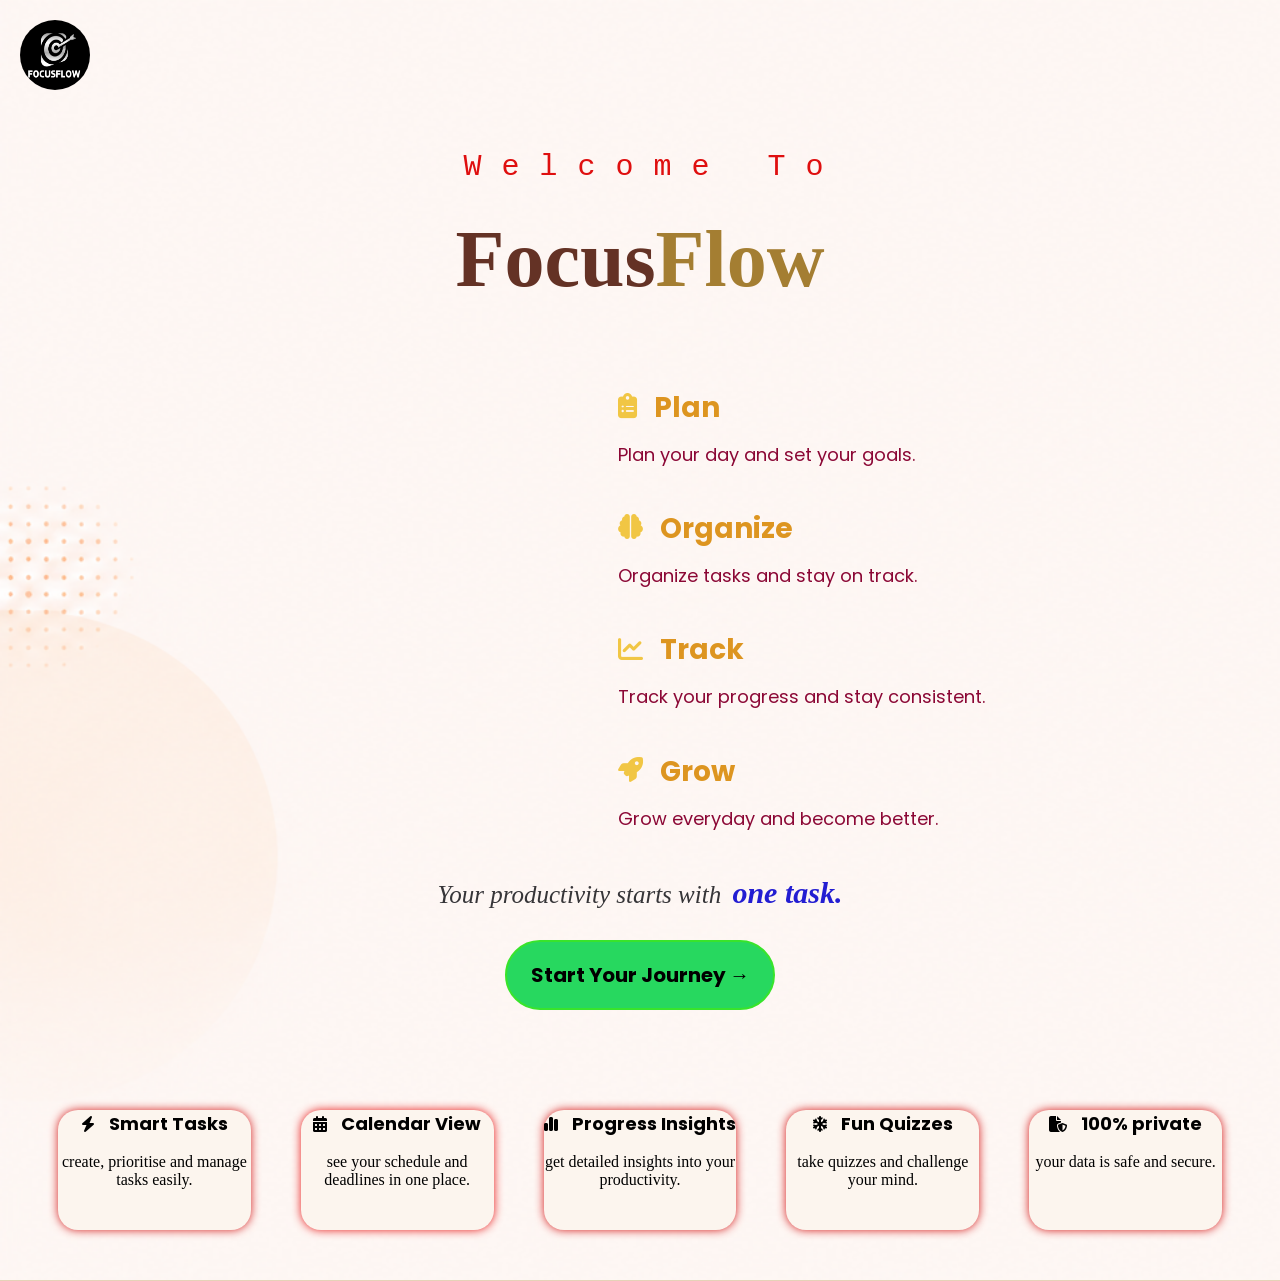
==== index.html @ d7b63100 "initial commit" ====
<!DOCTYPE html>
<html lang="en">
<head>
    <title>FocusFlow</title>
    <link rel="stylesheet" href="style.css">
    <link rel="stylesheet"
          href="https://cdnjs.cloudflare.com/ajax/libs/font-awesome/6.7.2/css/all.min.css">
    <link rel="preconnect" href="https://fonts.googleapis.com">
<link rel="preconnect" href="https://fonts.gstatic.com" crossorigin>
<link href="https://fonts.googleapis.com/css2?family=Poppins:wght@300;400;500;600;700&display=swap" rel="stylesheet">
</head>
<body>
<header class="hero">

    <div class="logo">
        <img src="logo.png" alt="FocusFlow Logo">
    </div>

    <div class="content">

        <p id="welcome">
            Welcome To
        </p>

        <h1 id="title">
            Focus<span class="span">Flow</span>
        </h1>

    </div>

</header>


 <section class="journey">

    <div class="step">
        <div class="icon">
            <i class="fa-solid fa-clipboard-list"></i>
        <h3>Plan</h3>
        </div>
        <p>Plan your day and set your goals.</p>

    </div>

    <div class="step">
        <div class="icon">
            <i class="fa-solid fa-brain"></i>
            <h3>Organize</h3>
        </div>

        <p>Organize tasks and stay on track.</p>

    </div>

    <div class="step">
        <div class="icon">
            <i class="fa-solid fa-chart-line"></i>
            <h3>Track</h3>
        </div>
        
        <p>Track your progress and stay consistent.</p>

    </div>

    <div class="step">
        <div class="icon">
            <i class="fa-solid fa-rocket"></i>
            <h3>Grow</h3>
        </div>

        <p>Grow everyday and become better.</p>

    </div>

</section>
      
<p class="quote">
    Your productivity starts with <span>one task.</span> 
</p>

<button id="start">
    Start Your Journey <span class="arrow">&rarr;</span>
</button>

</body>

<section class="cards">

    <div id="card1">
        <i class="fa-solid fa-bolt"></i>
        <p1>Smart  Tasks</p1>
        <p> create, prioritise and manage tasks easily.</p>

    </div>

    <div id="card2">
        <i class="fa-solid fa-calendar-days"></i>
        <p1>Calendar  View</p1>
        <p> see your schedule and deadlines in one place.</p>

    </div>

    <div id="card3">
        <i class="fa-solid fa-chart-simple"></i>
        <p1>Progress Insights</p1>
        <p> get detailed insights into your productivity.</p>

    </div>

    <div id="card4">
        <i class="fa-solid fa-snowflake"></i>
        <p1>Fun Quizzes</p1>
        <p> take quizzes and challenge your mind.</p>

    </div>

    <div id="card5">
        <i class="fa-solid fa-file-shield"></i>
        <p1>100% private</p1>
        <p> your data is safe and secure.</p>

    </div>

</section>
---- style.css ----
body{
    text-align: center;
    background-color: rgb(229, 210, 183);
    background-image: url("background.png");
    background-size: cover;
}

.logo{
    position: absolute;
    left: 20px;
    top: 20px;
}

.logo img{
    width: 70px;
    height: 70px;
    border-radius: 55%; 
}

#welcome{
    font-size: 30px;
    color: rgb(223, 15, 15);
    margin-top: 150px;
    margin-left:27px;
    font-family:monospace;
    letter-spacing: 20px;
}

#title{
    font-size: 80px;
    color: #643225;
    margin-top: 20px;
    
}

.span{
    color: #a47e32;
}

.journey{
    width: 400px;
    margin: 30px 610px;
    text-align: left;
    font-family:'poppins', 'outfit', 'plus-jakarta-sans', 'sans-serif' , 'Georgia,Verdana' , "Segoe UI";
}

.step h3{
    font-size: 28px;
    margin-bottom: 1px;
    color:#dd9520;
}

.step p{
    font-size: 18px;
    line-height: 0.8;
    color:#8b0735
}

.icon{
    display: flex;
    align-items: center;
    gap: 17px;
}

.icon i{
    font-size: 25px;
    color:#f1c644;
    margin-top:25px;
    
}

.quote{
    font-size: 25px;
    font-style: italic;
    margin-top: 50px;
    margin-bottom: 30px;
    color: rgb(54, 53, 56);
}
.quote span{
    color: #231dd2;
    font-weight: bold;
    font-size: 30px;
    margin-left: 5px;
}
   
#start{
    background-color: #27d85f;
    border:2px solid #38e42b; 
    border-radius: 50px;
    width:270px;
    height: 70px;
    font-size: 20px;
    font-weight: bold;
    font-family:'Times, serif',"Segoe UI" , 'poppins', 'outfit', 'plus-jakarta-sans', 'sans-serif' , 'Georgia,Verdana';
}
#start:hover{
    background-color: rgb(233, 168, 83); 
    transition: 0.6s;
    transform: scale(1.05);
    box-shadow: 0px 0px 10px #e09238;
    border: 2px solid #e09238;
}

/* #start{
    background-color: #27d85f;
    border: 2px solid #38e42b;
    border-radius: 30px;
    width: 230px;
    transition: background-color 0.6s ease, box-shadow 0.6s ease;
}

#start:hover{
    background-color: rgb(47, 232, 106);
    box-shadow: 0px 0px 10px #38e42b;
}

.arrow{
    display: inline-block;
    transition: transform 0.3s ease;
}

#start:hover .arrow{
    transform: translateX(8px);
} */

.cards{
    display: flex;
    margin-right:50px;
    margin-top: 100px;
    margin-bottom: 50px;
}

#card1{
    width: 350px;
    height: 120px;
    background-color: rgb(252, 245, 238);
    border-radius: 20px;
    margin-left: 50px;
    box-shadow: 0px 0px 10px #d62121;
}
#card1:hover{
    transform: scale(1.05);
    transition: 0.5s;
    background-color: rgb(182, 253, 232);
    BOX-shadow: 0px 0px 10px #1ad6a1;
}

#card2{
    width: 350px;
    height: 120px;
    background-color: rgb(252, 245, 238);
    border-radius: 20px;
    margin-left: 50px;
    margin-right:auto;
    box-shadow: 0px 0px 10px #e91c1c;
}
#card2:hover{
    transform: scale(1.05);
    transition: 0.5s;
    background-color: rgb(178, 251, 213);
    box-shadow: 0px 0px 10px #43f097;
}   

#card3{
    width: 350px;
    height: 120px;
    background-color: rgb(252, 245, 238);
    border-radius: 20px;
    margin-left: 50px;
    margin-right:auto;
    box-shadow: 0px 0px 10px #d61a1a;
}
#card3:hover{
    transform: scale(1.05);
    transition: 0.5s;
    background-color: rgb(165, 244, 169);
    box-shadow: 0px 0px 10px #1ad61a;
}

#card4{
    width: 350px;
    height: 120px;
    background-color: rgb(252, 245, 238);
    border-radius: 20px;
    margin-left: 50px;
    margin-right:auto;
    box-shadow: 0px 0px 10px #d61a1a;
}
#card4:hover{
    transform: scale(1.05);
    transition: 0.5s;
    background-color: rgba(229, 210, 245, 0.901);
    box-shadow: 0px 0px 10px #c31ee0;
}

#card5{
    width: 350px;
    height: 120px;
    background-color: rgb(252, 245, 238);
    border-radius: 20px;
    margin-left: 50px;
    margin-right:auto;
    box-shadow: 0px 0px 10px #d61a1a;
}
#card5:hover{
    transform: scale(1.05);
    transition: 0.5s;
    background-color: rgb(184, 217, 240);
    box-shadow: 0px 0px 10px #1a7ed6;
}

p1{
    font-size: 18px;
    font-weight: bold;
    font-family: 'poppins', 'outfit', 'plus-jakarta-sans', 'sans-serif' , 'Georgia,Verdana' , "Segoe UI";
    margin-top: 70px;
    margin-left: 10px;
}
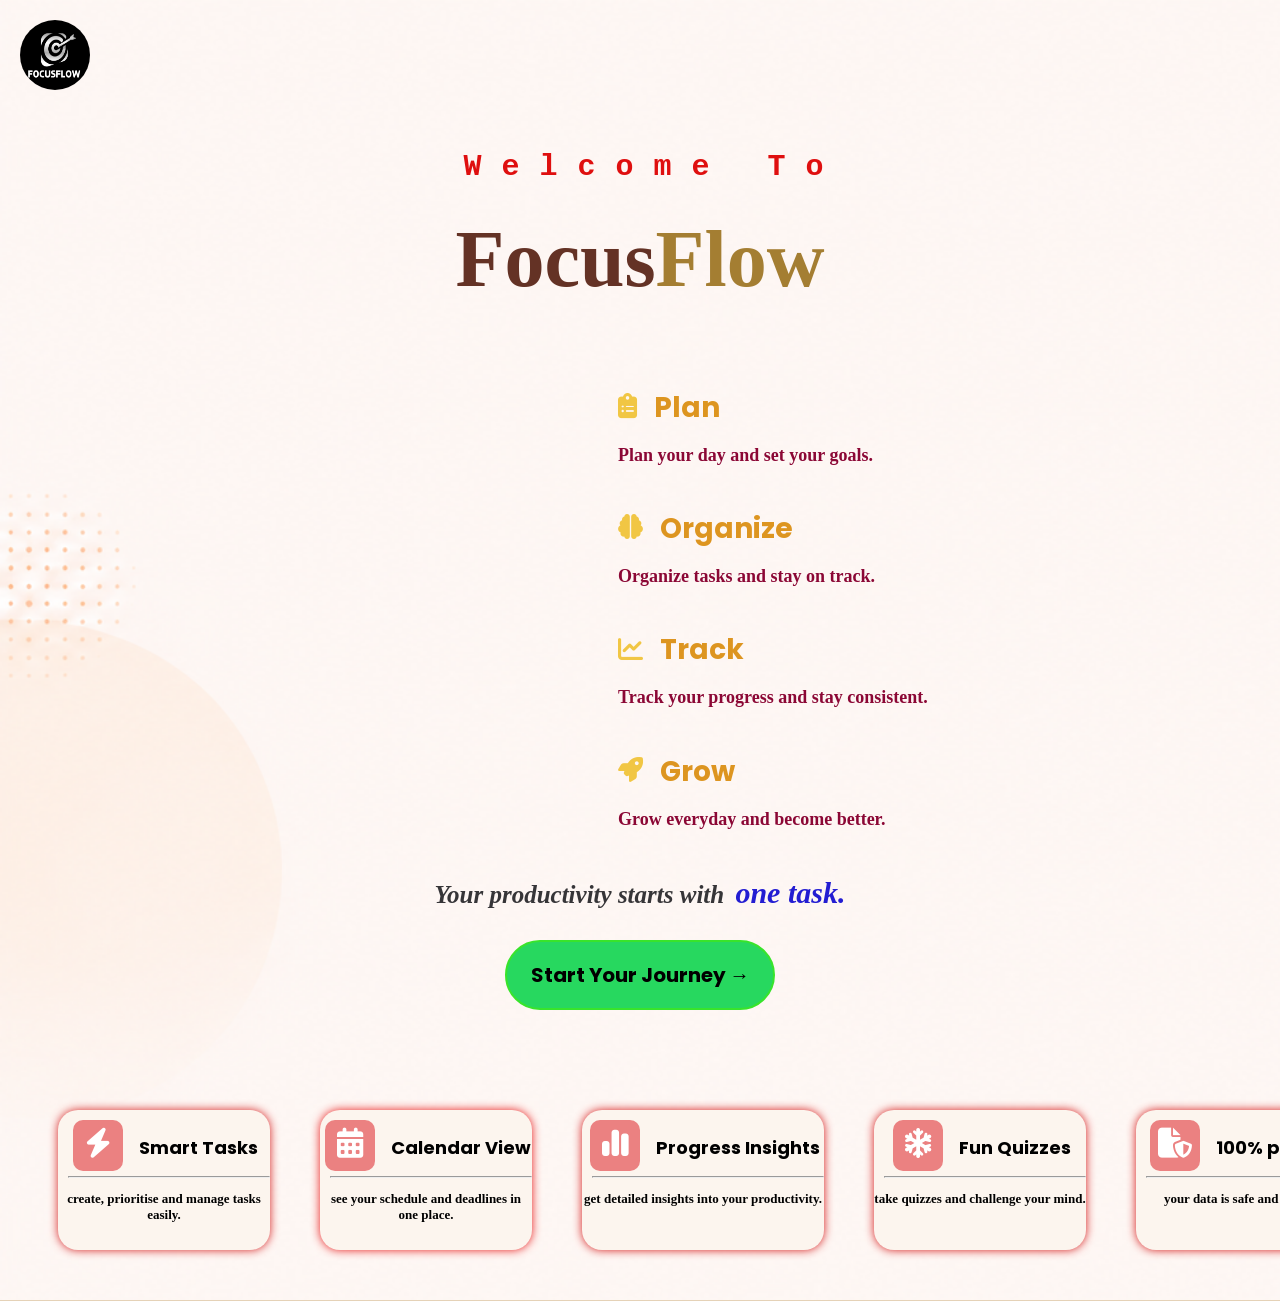
==== commit 54a948cc: "dashboard" ====
--- a/index.html
+++ b/index.html
@@ -87,36 +87,41 @@
 <section class="cards">
 
     <div id="card1">
-        <i class="fa-solid fa-bolt"></i>
+        <icard class="fa-solid fa-bolt"></icard>
         <p1>Smart  Tasks</p1>
+        <hr>
         <p> create, prioritise and manage tasks easily.</p>
 
     </div>
 
     <div id="card2">
-        <i class="fa-solid fa-calendar-days"></i>
+        <icard class="fa-solid fa-calendar-days"></icard>
         <p1>Calendar  View</p1>
+         <hr>
         <p> see your schedule and deadlines in one place.</p>
 
     </div>
 
     <div id="card3">
-        <i class="fa-solid fa-chart-simple"></i>
+        <icard class="fa-solid fa-chart-simple"></icard>
         <p1>Progress Insights</p1>
+         <hr id="card3line">
         <p> get detailed insights into your productivity.</p>
 
     </div>
 
     <div id="card4">
-        <i class="fa-solid fa-snowflake"></i>
+        <icard class="fa-solid fa-snowflake"></icard>
         <p1>Fun Quizzes</p1>
+         <hr>
         <p> take quizzes and challenge your mind.</p>
 
     </div>
 
     <div id="card5">
-        <i class="fa-solid fa-file-shield"></i>
+        <icard class="fa-solid fa-file-shield"></icard>
         <p1>100% private</p1>
+         <hr>
         <p> your data is safe and secure.</p>
 
     </div>
--- a/style.css
+++ b/style.css
@@ -96,7 +96,7 @@
 #start:hover{
     background-color: rgb(233, 168, 83); 
     transition: 0.6s;
-    transform: scale(1.05);
+    transform: scale(1.22);
     box-shadow: 0px 0px 10px #e09238;
     border: 2px solid #e09238;
 }
@@ -132,22 +132,22 @@
 
 #card1{
     width: 350px;
-    height: 120px;
+    height: 140px;
     background-color: rgb(252, 245, 238);
     border-radius: 20px;
     margin-left: 50px;
     box-shadow: 0px 0px 10px #d62121;
 }
 #card1:hover{
-    transform: scale(1.05);
-    transition: 0.5s;
+    transform: scale(1.3);
+    transition: 0.7s;
     background-color: rgb(182, 253, 232);
     BOX-shadow: 0px 0px 10px #1ad6a1;
 }
 
 #card2{
     width: 350px;
-    height: 120px;
+    height: 140px;
     background-color: rgb(252, 245, 238);
     border-radius: 20px;
     margin-left: 50px;
@@ -155,15 +155,15 @@
     box-shadow: 0px 0px 10px #e91c1c;
 }
 #card2:hover{
-    transform: scale(1.05);
-    transition: 0.5s;
+    transform: scale(1.3);
+    transition: 0.7s;
     background-color: rgb(178, 251, 213);
     box-shadow: 0px 0px 10px #43f097;
 }   
 
 #card3{
-    width: 350px;
-    height: 120px;
+    width: 400px;
+    height: 140px;
     background-color: rgb(252, 245, 238);
     border-radius: 20px;
     margin-left: 50px;
@@ -171,15 +171,15 @@
     box-shadow: 0px 0px 10px #d61a1a;
 }
 #card3:hover{
-    transform: scale(1.05);
-    transition: 0.5s;
+    transform: scale(1.3);
+    transition: 0.7s;
     background-color: rgb(165, 244, 169);
     box-shadow: 0px 0px 10px #1ad61a;
 }
 
 #card4{
     width: 350px;
-    height: 120px;
+    height: 140px;
     background-color: rgb(252, 245, 238);
     border-radius: 20px;
     margin-left: 50px;
@@ -187,26 +187,53 @@
     box-shadow: 0px 0px 10px #d61a1a;
 }
 #card4:hover{
-    transform: scale(1.05);
-    transition: 0.5s;
+    transform: scale(1.3);
+    transition: 0.7s;
     background-color: rgba(229, 210, 245, 0.901);
     box-shadow: 0px 0px 10px #c31ee0;
 }
 
 #card5{
     width: 350px;
-    height: 120px;
+    height: 140px;
     background-color: rgb(252, 245, 238);
     border-radius: 20px;
     margin-left: 50px;
     margin-right:auto;
     box-shadow: 0px 0px 10px #d61a1a;
-}
+
+}
+
 #card5:hover{
-    transform: scale(1.05);
-    transition: 0.5s;
+    transform: scale(1.3);
+    transition: 0.7s;
     background-color: rgb(184, 217, 240);
     box-shadow: 0px 0px 10px #1a7ed6;
+}
+
+
+.cards #card1 icard, .cards #card2 icard, .cards #card3 icard, .cards #card4 icard, .cards #card5 icard{
+    font-size: 30px;
+    margin-left: 3px;
+    margin-right: 2px;
+    margin-top: 10px;
+    color:#ffffff;
+    width: 44px;
+    height:40px;
+    background-color: rgb(235, 129, 129);
+    border-radius: 10px;
+    padding:8px 3px 3px 3px;
+}
+
+hr{
+    width:200px;
+    margin-left: 10px;
+    margin-top: 5px;
+    
+}
+
+#card3line{
+    width:230px;
 }
 
 p1{
@@ -215,4 +242,9 @@
     font-family: 'poppins', 'outfit', 'plus-jakarta-sans', 'sans-serif' , 'Georgia,Verdana' , "Segoe UI";
     margin-top: 70px;
     margin-left: 10px;
+}
+p{
+    font-size: 13px;
+    font-family: 'plus-jakarta-sans', 'sans-serif' , 'Georgia,Verdana' , "Segoe UI";
+    font-weight: bold;
 }
